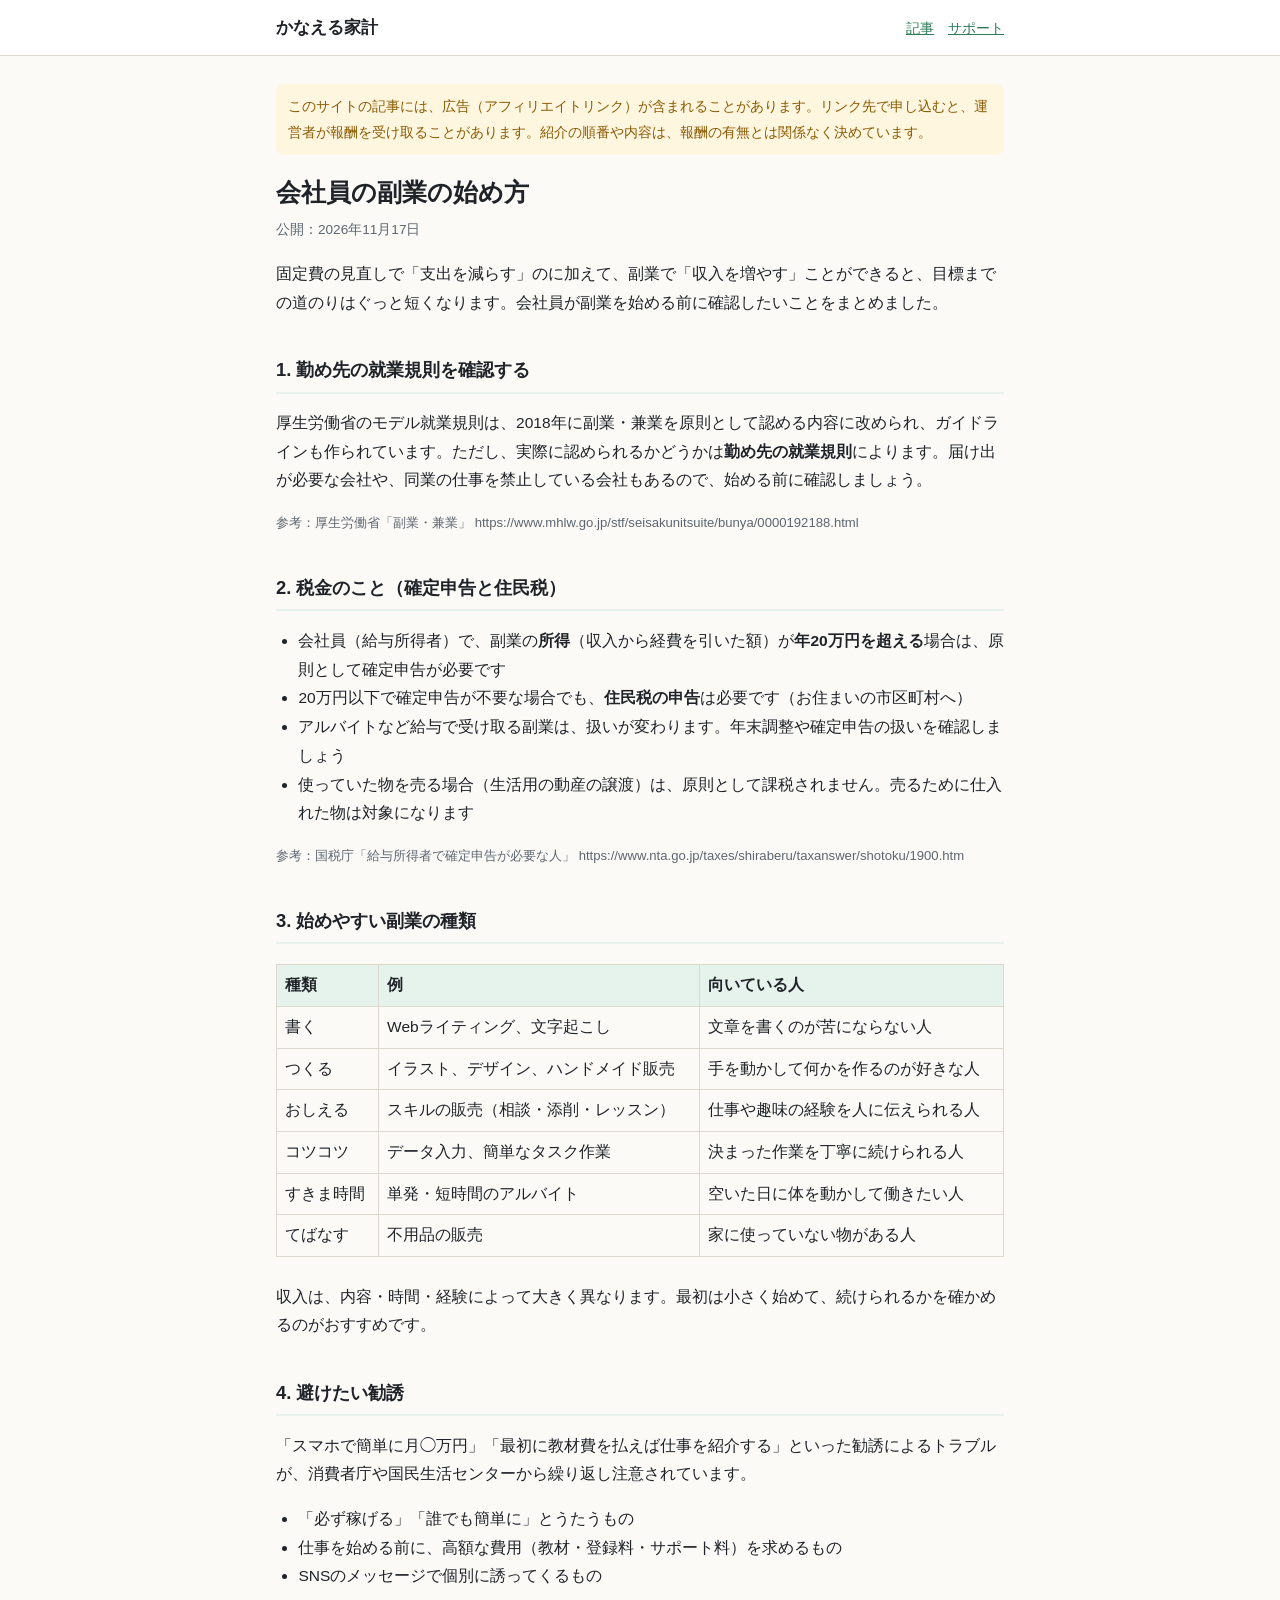
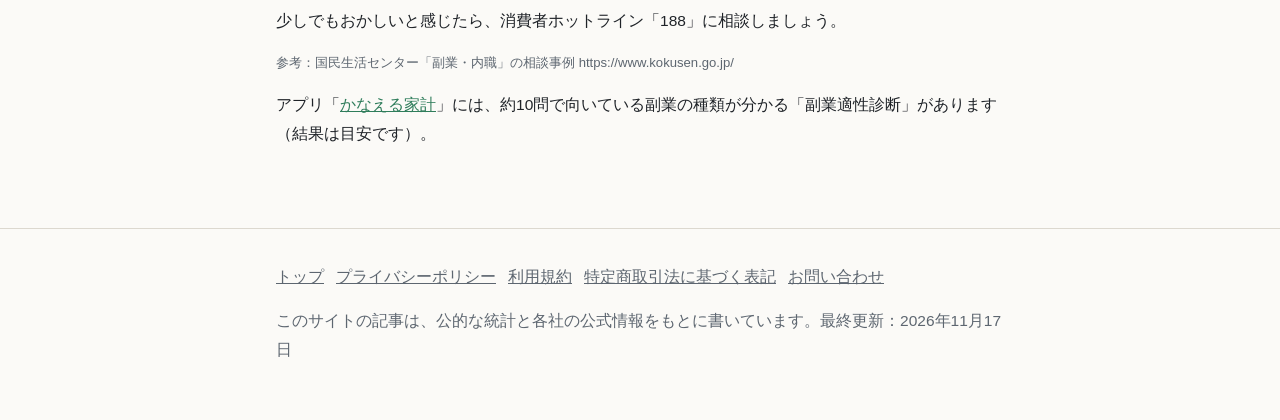
==== articles/fukugyo.html @ 2bb8cc78 "紹介サイトの初版（記事5本・規約類） Co-Authored-By: Claude Opus 5.5 <noreply@anthropic.com>" ====
<!doctype html>
<html lang="ja">
<head>
<meta charset="utf-8">
<meta name="viewport" content="width=device-width, initial-scale=1">
<title>会社員の副業の始め方｜かなえる家計</title>
<meta name="description" content="就業規則の確認、確定申告と住民税、始めやすい副業の種類、避けたい勧誘まで。会社員が副業を始める前に知っておきたいこと。">
<link rel="stylesheet" href="../style.css">
</head>
<body>
<header class="site"><div class="in">
  <a class="brand" href="../index.html">かなえる家計</a>
  <nav><a href="../index.html#articles">記事</a><a href="../support.html">サポート</a></nav>
</div></header>
<main>
<p class="pr">このサイトの記事には、広告（アフィリエイトリンク）が含まれることがあります。リンク先で申し込むと、運営者が報酬を受け取ることがあります。紹介の順番や内容は、報酬の有無とは関係なく決めています。</p>
<h1>会社員の副業の始め方</h1>
<p class="meta">公開：2026年11月17日</p>
<p>固定費の見直しで「支出を減らす」のに加えて、副業で「収入を増やす」ことができると、目標までの道のりはぐっと短くなります。会社員が副業を始める前に確認したいことをまとめました。</p>

<h2>1. 勤め先の就業規則を確認する</h2>
<p>厚生労働省のモデル就業規則は、2018年に副業・兼業を原則として認める内容に改められ、ガイドラインも作られています。ただし、実際に認められるかどうかは<strong>勤め先の就業規則</strong>によります。届け出が必要な会社や、同業の仕事を禁止している会社もあるので、始める前に確認しましょう。</p>
<p class="src">参考：厚生労働省「副業・兼業」 https://www.mhlw.go.jp/stf/seisakunitsuite/bunya/0000192188.html</p>

<h2>2. 税金のこと（確定申告と住民税）</h2>
<ul>
<li>会社員（給与所得者）で、副業の<strong>所得</strong>（収入から経費を引いた額）が<strong>年20万円を超える</strong>場合は、原則として確定申告が必要です</li>
<li>20万円以下で確定申告が不要な場合でも、<strong>住民税の申告</strong>は必要です（お住まいの市区町村へ）</li>
<li>アルバイトなど給与で受け取る副業は、扱いが変わります。年末調整や確定申告の扱いを確認しましょう</li>
<li>使っていた物を売る場合（生活用の動産の譲渡）は、原則として課税されません。売るために仕入れた物は対象になります</li>
</ul>
<p class="src">参考：国税庁「給与所得者で確定申告が必要な人」 https://www.nta.go.jp/taxes/shiraberu/taxanswer/shotoku/1900.htm</p>

<h2>3. 始めやすい副業の種類</h2>
<div class="tbl"><table>
<tr><th>種類</th><th>例</th><th>向いている人</th></tr>
<tr><td>書く</td><td>Webライティング、文字起こし</td><td>文章を書くのが苦にならない人</td></tr>
<tr><td>つくる</td><td>イラスト、デザイン、ハンドメイド販売</td><td>手を動かして何かを作るのが好きな人</td></tr>
<tr><td>おしえる</td><td>スキルの販売（相談・添削・レッスン）</td><td>仕事や趣味の経験を人に伝えられる人</td></tr>
<tr><td>コツコツ</td><td>データ入力、簡単なタスク作業</td><td>決まった作業を丁寧に続けられる人</td></tr>
<tr><td>すきま時間</td><td>単発・短時間のアルバイト</td><td>空いた日に体を動かして働きたい人</td></tr>
<tr><td>てばなす</td><td>不用品の販売</td><td>家に使っていない物がある人</td></tr>
</table></div>
<p>収入は、内容・時間・経験によって大きく異なります。最初は小さく始めて、続けられるかを確かめるのがおすすめです。</p>

<h2>4. 避けたい勧誘</h2>
<p>「スマホで簡単に月◯万円」「最初に教材費を払えば仕事を紹介する」といった勧誘によるトラブルが、消費者庁や国民生活センターから繰り返し注意されています。</p>
<ul>
<li>「必ず稼げる」「誰でも簡単に」とうたうもの</li>
<li>仕事を始める前に、高額な費用（教材・登録料・サポート料）を求めるもの</li>
<li>SNSのメッセージで個別に誘ってくるもの</li>
</ul>
<p>少しでもおかしいと感じたら、消費者ホットライン「188」に相談しましょう。</p>
<p class="src">参考：国民生活センター「副業・内職」の相談事例 https://www.kokusen.go.jp/</p>

<p>アプリ「<a href="../index.html">かなえる家計</a>」には、約10問で向いている副業の種類が分かる「副業適性診断」があります（結果は目安です）。</p>

</main>
<footer class="site"><div class="in">
  <p><a href="../index.html">トップ</a><a href="../privacy.html">プライバシーポリシー</a><a href="../terms.html">利用規約</a><a href="../tokushoho.html">特定商取引法に基づく表記</a><a href="../support.html">お問い合わせ</a></p>
  <p>このサイトの記事は、公的な統計と各社の公式情報をもとに書いています。最終更新：2026年11月17日</p>
</div></footer>
</body>
</html>
---- style.css ----
:root { --bg:#fbfaf7; --card:#ffffff; --fg:#1f2328; --muted:#5d6670; --line:#dcd8cf; --accent:#2f7d5b; --accent-soft:#e6f2ec; --warn:#8a5a00; --warn-soft:#fff6e0; }
@media (prefers-color-scheme: dark) {
  :root:not([data-theme="light"]) { --bg:#121513; --card:#1a1e1c; --fg:#e7ece9; --muted:#9aa49f; --line:#333a36; --accent:#6cc79b; --accent-soft:#1f2f27; --warn:#f0c060; --warn-soft:#2d2716; }
}
* { box-sizing:border-box; }
body { margin:0; background:var(--bg); color:var(--fg); font-family:-apple-system,BlinkMacSystemFont,"Hiragino Sans","Noto Sans JP",sans-serif; line-height:1.85; }
header.site { border-bottom:1px solid var(--line); background:var(--card); }
header.site .in { max-width:760px; margin:0 auto; padding:12px 16px; display:flex; align-items:center; gap:10px; flex-wrap:wrap; }
header.site a.brand { font-weight:700; color:var(--fg); text-decoration:none; font-size:1.05rem; }
header.site nav { margin-left:auto; display:flex; gap:14px; font-size:.88rem; }
main { max-width:760px; margin:0 auto; padding:28px 16px 64px; }
h1 { font-size:1.55rem; line-height:1.45; margin:0 0 6px; }
h2 { font-size:1.15rem; margin:36px 0 10px; padding-bottom:4px; border-bottom:2px solid var(--accent-soft); }
h3 { font-size:1rem; margin:22px 0 6px; }
p, li, td, th { font-size:.97rem; }
ul, ol { padding-left:1.4em; }
a { color:var(--accent); }
.meta { color:var(--muted); font-size:.85rem; margin:0 0 18px; }
.pr { background:var(--warn-soft); color:var(--warn); border-radius:8px; padding:10px 12px; font-size:.86rem; margin:0 0 20px; }
.note { background:var(--accent-soft); border-radius:8px; padding:12px 14px; margin:16px 0; }
.cards { display:grid; gap:12px; grid-template-columns:repeat(auto-fill,minmax(220px,1fr)); padding:0; list-style:none; }
.cards li { background:var(--card); border:1px solid var(--line); border-radius:10px; padding:14px; }
.cards a { font-weight:700; text-decoration:none; }
.cards p { margin:6px 0 0; color:var(--muted); font-size:.88rem; }
.tbl { overflow-x:auto; }
table { border-collapse:collapse; width:100%; margin:10px 0; }
th, td { border:1px solid var(--line); padding:6px 8px; text-align:left; vertical-align:top; }
th { background:var(--accent-soft); }
.src { font-size:.82rem; color:var(--muted); word-break:break-all; }
footer.site { border-top:1px solid var(--line); color:var(--muted); font-size:.82rem; }
footer.site .in { max-width:760px; margin:0 auto; padding:18px 16px 40px; }
footer.site a { color:var(--muted); margin-right:12px; }
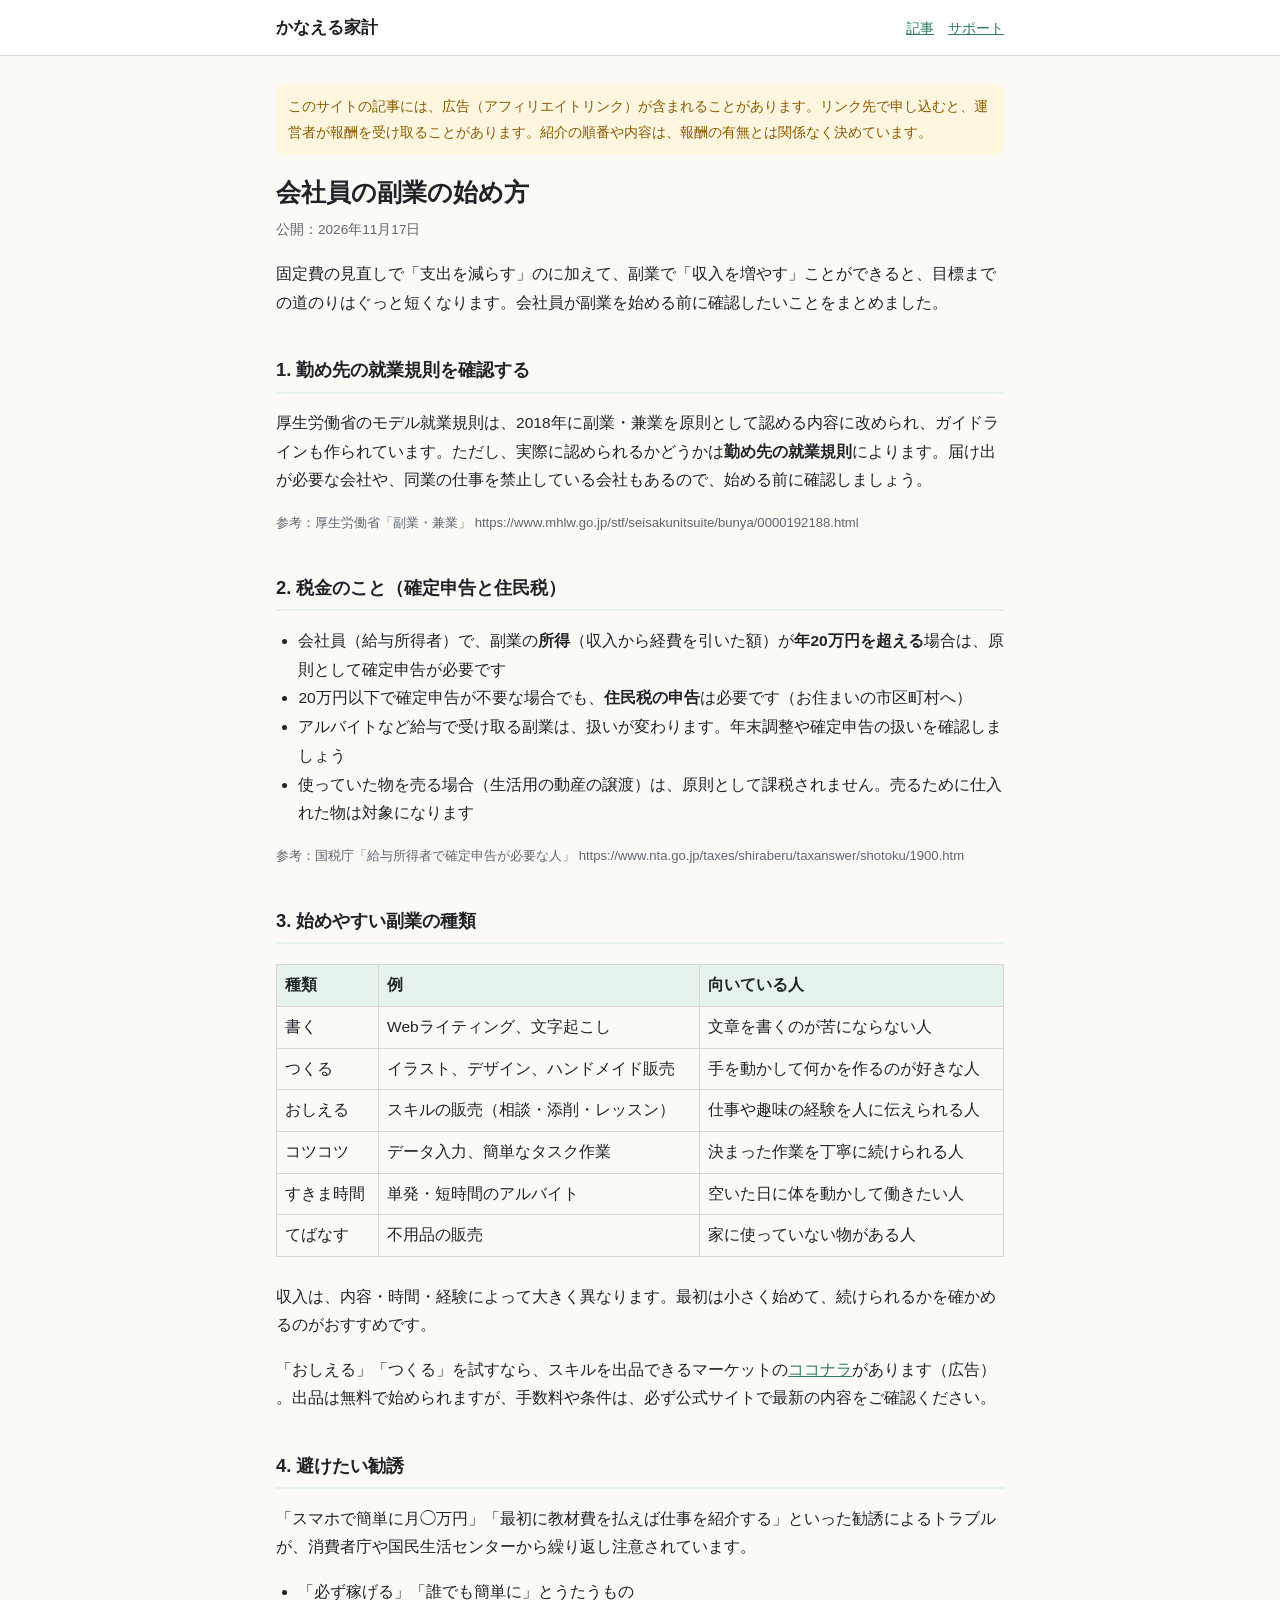
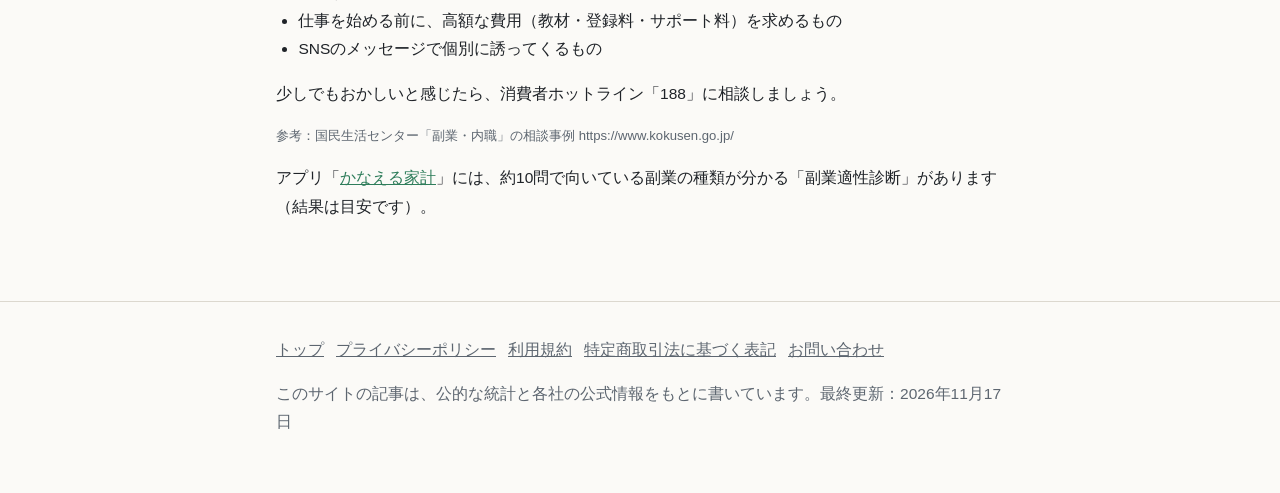
==== commit 130b45b8: "Add prices v3, links v2, coconala link in side-job article Co-Authored-By: Claude Sonnet 5.5 <norepl" ====
--- a/articles/fukugyo.html
+++ b/articles/fukugyo.html
@@ -43,6 +43,8 @@
 </table></div>
 <p>収入は、内容・時間・経験によって大きく異なります。最初は小さく始めて、続けられるかを確かめるのがおすすめです。</p>
 
+<p>「おしえる」「つくる」を試すなら、スキルを出品できるマーケットの<a href="https://px.a8.net/svt/ejp?a8mat=4BGNCK+7B5MXM+2PEO+5YJRM" rel="nofollow sponsored">ココナラ</a>があります（広告）<img border="0" width="1" height="1" src="https://www10.a8.net/0.gif?a8mat=4BGNCK+7B5MXM+2PEO+5YJRM" alt="">。出品は無料で始められますが、手数料や条件は、必ず公式サイトで最新の内容をご確認ください。</p>
+
 <h2>4. 避けたい勧誘</h2>
 <p>「スマホで簡単に月◯万円」「最初に教材費を払えば仕事を紹介する」といった勧誘によるトラブルが、消費者庁や国民生活センターから繰り返し注意されています。</p>
 <ul>
